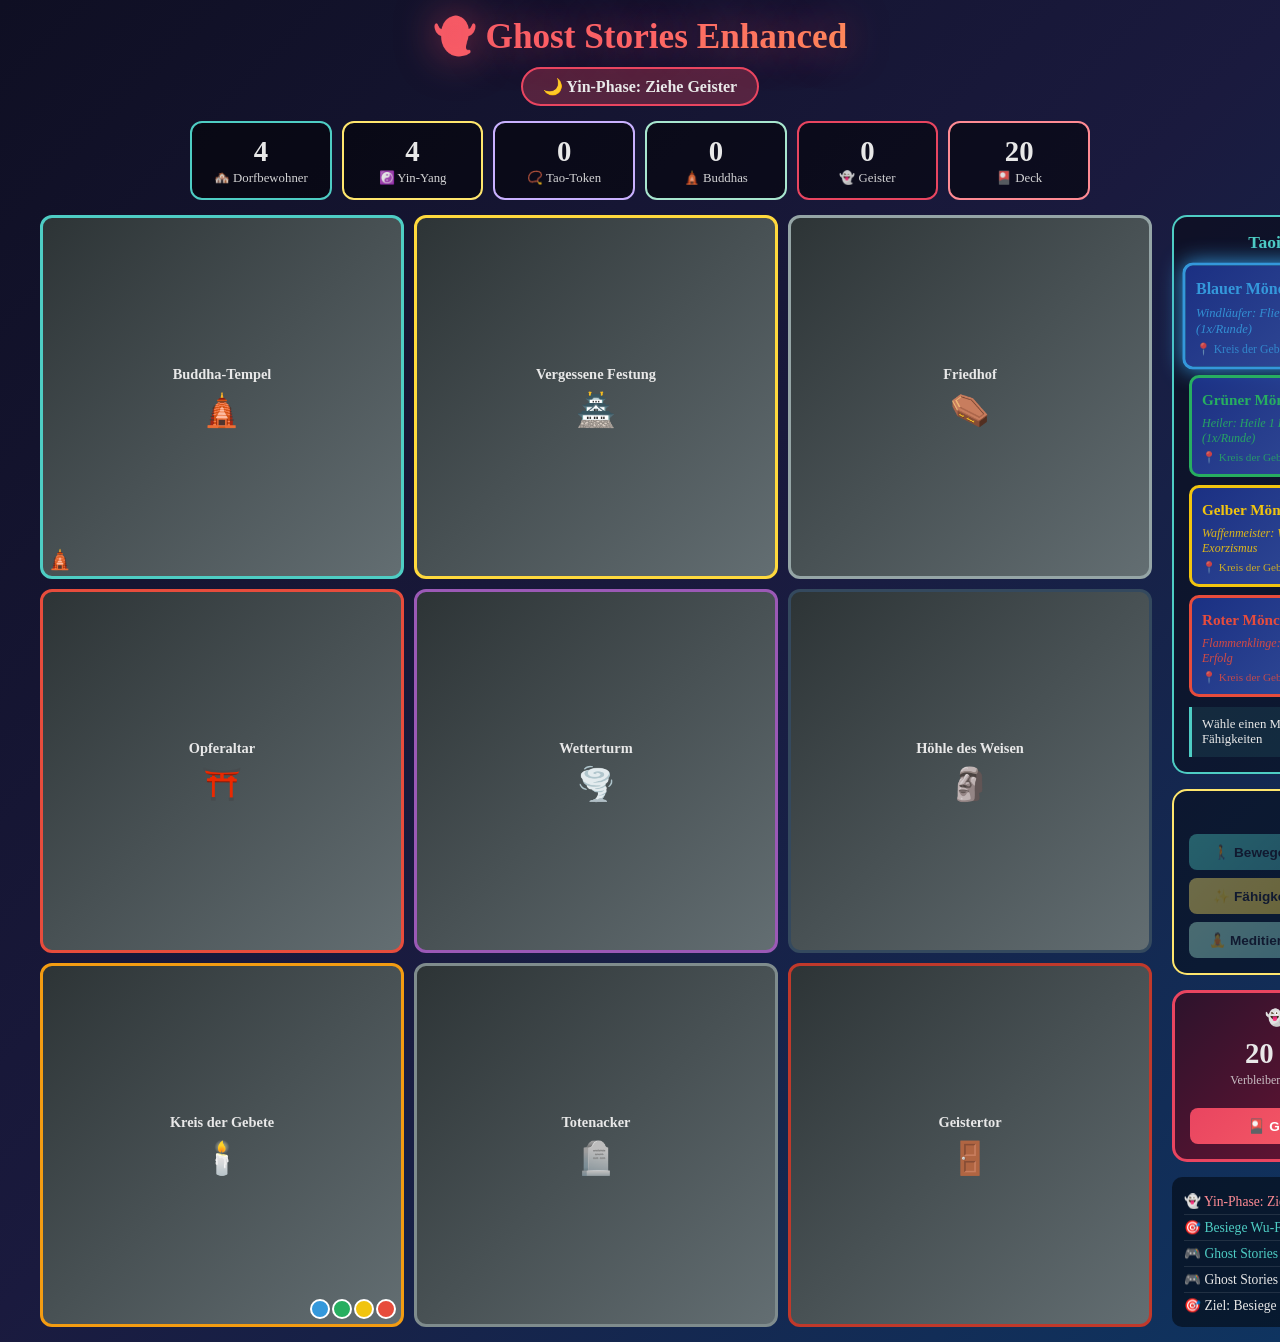
==== ghost-stories-enhanced.html @ 6b307381 "Initial Ghost Stories digital version" ====
<!DOCTYPE html>
<html lang="de">
<head>
    <meta charset="UTF-8">
    <meta name="viewport" content="width=device-width, initial-scale=1.0">
    <title>Ghost Stories - Digital (Enhanced)</title>
    <style>
        * {
            margin: 0;
            padding: 0;
            box-sizing: border-box;
        }

        body {
            font-family: 'Georgia', serif;
            background: linear-gradient(135deg, #0f0f23 0%, #1a1a3e 50%, #0f3460 100%);
            min-height: 100vh;
            color: #e8e8e8;
            padding: 15px;
        }

        .game-header {
            text-align: center;
            margin-bottom: 15px;
        }

        .game-header h1 {
            font-size: 2.2rem;
            background: linear-gradient(135deg, #e94560, #ff6b6b, #ffd93d);
            -webkit-background-clip: text;
            -webkit-text-fill-color: transparent;
            text-shadow: 0 0 40px rgba(233, 69, 96, 0.6);
        }

        .phase-indicator {
            background: rgba(233, 69, 96, 0.3);
            border: 2px solid #e94560;
            border-radius: 25px;
            padding: 8px 20px;
            display: inline-block;
            margin-top: 10px;
            font-weight: bold;
        }

        .game-stats {
            display: grid;
            grid-template-columns: repeat(auto-fit, minmax(120px, 1fr));
            gap: 10px;
            margin-bottom: 15px;
            max-width: 900px;
            margin-left: auto;
            margin-right: auto;
        }

        .stat-box {
            background: rgba(0, 0, 0, 0.5);
            padding: 12px;
            border-radius: 12px;
            border: 2px solid;
            text-align: center;
            transition: transform 0.2s;
        }

        .stat-box:hover { transform: scale(1.05); }
        .stat-box.village { border-color: #4ecdc4; }
        .stat-box.yin-yang { border-color: #ffe66d; }
        .stat-box.ghosts { border-color: #e94560; }
        .stat-box.buddha { border-color: #a8e6cf; }
        .stat-box.tao { border-color: #c9b1ff; }
        .stat-box.deck { border-color: #ff8b94; }

        .stat-value {
            font-size: 1.8rem;
            font-weight: bold;
            display: block;
        }

        .stat-label {
            font-size: 0.8rem;
            opacity: 0.9;
        }

        .main-container {
            display: grid;
            grid-template-columns: 1fr 300px;
            gap: 20px;
            max-width: 1200px;
            margin: 0 auto;
        }

        @media (max-width: 900px) {
            .main-container {
                grid-template-columns: 1fr;
            }
        }

        .game-board {
            display: grid;
            grid-template-columns: repeat(3, 1fr);
            gap: 10px;
        }

        .village-tile {
            aspect-ratio: 1;
            background: linear-gradient(135deg, #2d3436, #636e72);
            border: 3px solid;
            border-radius: 12px;
            display: flex;
            flex-direction: column;
            align-items: center;
            justify-content: center;
            position: relative;
            cursor: pointer;
            transition: all 0.3s;
            padding: 10px;
        }

        .village-tile:hover {
            transform: scale(1.03);
            box-shadow: 0 0 25px rgba(255,255,255,0.2);
        }

        .village-tile.haunted {
            animation: pulse-red 2s infinite;
        }

        @keyframes pulse-red {
            0%, 100% { box-shadow: 0 0 5px #e94560; }
            50% { box-shadow: 0 0 30px #e94560, 0 0 60px #e94560; }
        }

        .village-tile.selected {
            box-shadow: 0 0 0 4px #ffe66d, 0 0 30px #ffe66d;
        }

        .village-name {
            font-weight: bold;
            font-size: 0.9rem;
            text-align: center;
            margin-bottom: 8px;
        }

        .village-token {
            font-size: 2rem;
        }

        .ghost-track {
            position: absolute;
            top: -8px;
            right: -8px;
            background: linear-gradient(135deg, #e94560, #ff6b6b);
            color: white;
            width: 32px;
            height: 32px;
            border-radius: 50%;
            display: flex;
            align-items: center;
            justify-content: center;
            font-weight: bold;
            font-size: 1rem;
            box-shadow: 0 3px 10px rgba(233, 69, 96, 0.5);
        }

        .buddha-indicator {
            position: absolute;
            bottom: 5px;
            left: 5px;
            font-size: 1.2rem;
        }

        .monks-on-tile {
            position: absolute;
            bottom: 5px;
            right: 5px;
            display: flex;
            gap: 2px;
        }

        .monk-icon {
            width: 20px;
            height: 20px;
            border-radius: 50%;
            border: 2px solid white;
        }

        .sidebar {
            display: flex;
            flex-direction: column;
            gap: 15px;
        }

        .player-area {
            background: rgba(0, 0, 0, 0.4);
            border-radius: 15px;
            padding: 15px;
            border: 2px solid #4ecdc4;
        }

        .player-area h2 {
            color: #4ecdc4;
            margin-bottom: 12px;
            text-align: center;
            font-size: 1.1rem;
        }

        .monks-container {
            display: flex;
            flex-direction: column;
            gap: 8px;
        }

        .monk-card {
            background: linear-gradient(135deg, rgba(30, 55, 153, 0.8), rgba(74, 105, 189, 0.8));
            border: 3px solid;
            border-radius: 10px;
            padding: 10px;
            cursor: pointer;
            transition: all 0.3s;
            position: relative;
        }

        .monk-card:hover {
            transform: translateX(5px);
        }

        .monk-card.active {
            box-shadow: 0 0 20px currentColor;
            transform: scale(1.05);
        }

        .monk-card.dead {
            opacity: 0.4;
            filter: grayscale(100%);
        }

        .monk-header {
            display: flex;
            justify-content: space-between;
            align-items: center;
            margin-bottom: 5px;
        }

        .monk-name {
            font-weight: bold;
            font-size: 0.95rem;
        }

        .monk-health {
            font-size: 1.2rem;
        }

        .monk-ability {
            font-size: 0.75rem;
            opacity: 0.9;
            font-style: italic;
        }

        .monk-position {
            font-size: 0.7rem;
            margin-top: 5px;
            opacity: 0.8;
        }

        .action-panel {
            background: rgba(0, 0, 0, 0.4);
            border-radius: 15px;
            padding: 15px;
            border: 2px solid #ffe66d;
        }

        .action-panel h3 {
            color: #ffe66d;
            margin-bottom: 10px;
            text-align: center;
            font-size: 1rem;
        }

        .action-buttons {
            display: grid;
            grid-template-columns: 1fr 1fr;
            gap: 8px;
        }

        .btn {
            padding: 10px;
            border: none;
            border-radius: 8px;
            font-size: 0.85rem;
            cursor: pointer;
            transition: all 0.3s;
            font-weight: bold;
        }

        .btn:disabled {
            opacity: 0.4;
            cursor: not-allowed;
            transform: none;
        }

        .btn-move { 
            background: linear-gradient(135deg, #4ecdc4, #44a3aa); 
            color: #1a1a2e; 
        }
        .btn-exorcise { 
            background: linear-gradient(135deg, #e94560, #ff6b6b); 
            color: white; 
        }
        .btn-ability { 
            background: linear-gradient(135deg, #ffe66d, #f4d03f); 
            color: #1a1a2e; 
        }
        .btn-meditate { 
            background: linear-gradient(135deg, #a8e6cf, #7fcdcd); 
            color: #1a1a2e; 
        }
        .btn-buddha {
            background: linear-gradient(135deg, #c9b1ff, #a8e6cf);
            color: #1a1a2e;
        }

        .btn:hover:not(:disabled) {
            transform: translateY(-2px);
            box-shadow: 0 5px 15px rgba(255,255,255,0.3);
        }

        .ghost-deck-panel {
            background: linear-gradient(135deg, #2d132c, #801336);
            border: 3px solid #e94560;
            border-radius: 15px;
            padding: 15px;
            text-align: center;
        }

        .ghost-deck-panel h3 {
            color: #e94560;
            margin-bottom: 8px;
            font-size: 1rem;
        }

        .deck-info {
            display: flex;
            justify-content: space-around;
            margin: 10px 0;
        }

        .deck-stat {
            text-align: center;
        }

        .deck-stat-value {
            font-size: 1.8rem;
            font-weight: bold;
            display: block;
        }

        .deck-stat-label {
            font-size: 0.75rem;
            opacity: 0.8;
        }

        .log-area {
            background: rgba(0, 0, 0, 0.5);
            border-radius: 10px;
            padding: 12px;
            max-height: 150px;
            overflow-y: auto;
            font-size: 0.85rem;
        }

        .log-entry {
            padding: 4px 0;
            border-bottom: 1px solid rgba(255,255,255,0.1);
        }

        .log-entry:last-child {
            border-bottom: none;
        }

        .log-entry.ghost { color: #ff8b94; }
        .log-entry.player { color: #4ecdc4; }
        .log-entry.success { color: #a8e6cf; }
        .log-entry.warning { color: #ffe66d; }

        .modal {
            display: none;
            position: fixed;
            top: 0;
            left: 0;
            width: 100%;
            height: 100%;
            background: rgba(0, 0, 0, 0.9);
            z-index: 1000;
            justify-content: center;
            align-items: center;
        }

        .modal.active {
            display: flex;
        }

        .modal-content {
            background: linear-gradient(135deg, #1a1a3e, #16213e);
            border: 3px solid;
            border-radius: 20px;
            padding: 30px;
            max-width: 450px;
            text-align: center;
        }

        .modal-content.victory { border-color: #a8e6cf; }
        .modal-content.defeat { border-color: #e94560; }

        .modal-content h2 {
            font-size: 2rem;
            margin-bottom: 15px;
        }

        .modal-content.victory h2 { color: #a8e6cf; }
        .modal-content.defeat h2 { color: #e94560; }

        .modal-buttons {
            display: flex;
            gap: 15px;
            justify-content: center;
            margin-top: 20px;
        }

        .help-text {
            background: rgba(78, 205, 196, 0.1);
            border-left: 3px solid #4ecdc4;
            padding: 10px;
            margin-top: 10px;
            font-size: 0.8rem;
            border-radius: 0 8px 8px 0;
        }

        @media (max-width: 768px) {
            .game-board {
                grid-template-columns: repeat(2, 1fr);
            }
            .main-container {
                grid-template-columns: 1fr;
            }
        }
    </style>
</head>
<body>
    <div class="game-header">
        <h1>👻 Ghost Stories Enhanced</h1>
        <div class="phase-indicator" id="phase-indicator">🌙 Yin-Phase: Ziehe Geister</div>
    </div>

    <div class="game-stats">
        <div class="stat-box village">
            <span class="stat-value" id="village-health">4</span>
            <span class="stat-label">🏘️ Dorfbewohner</span>
        </div>
        <div class="stat-box yin-yang">
            <span class="stat-value" id="yin-yang">4</span>
            <span class="stat-label">☯️ Yin-Yang</span>
        </div>
        <div class="stat-box tao">
            <span class="stat-value" id="tao-tokens">0</span>
            <span class="stat-label">📿 Tao-Token</span>
        </div>
        <div class="stat-box buddha">
            <span class="stat-value" id="buddha-count">0</span>
            <span class="stat-label">🛕 Buddhas</span>
        </div>
        <div class="stat-box ghosts">
            <span class="stat-value" id="ghost-count">0</span>
            <span class="stat-label">👻 Geister</span>
        </div>
        <div class="stat-box deck">
            <span class="stat-value" id="deck-count">20</span>
            <span class="stat-label">🎴 Deck</span>
        </div>
    </div>

    <div class="main-container">
        <div class="game-board" id="game-board">
            <!-- Wird per JavaScript generiert -->
        </div>

        <div class="sidebar">
            <div class="player-area">
                <h2>Taoistische Mönche</h2>
                <div class="monks-container" id="monks-container">
                    <!-- Wird per JavaScript generiert -->
                </div>
                <div class="help-text" id="ability-hint">
                    Wähle einen Mönch für Details zu seinen Fähigkeiten
                </div>
            </div>

            <div class="action-panel">
                <h3>Aktionen</h3>
                <div class="action-buttons">
                    <button class="btn btn-move" onclick="game.moveMonk()" id="btn-move">
                        🚶 Bewegen
                    </button>
                    <button class="btn btn-exorcise" onclick="game.exorcise()" id="btn-exorcise">
                        ⚔️ Exorzieren
                    </button>
                    <button class="btn btn-ability" onclick="game.useAbility()" id="btn-ability">
                        ✨ Fähigkeit
                    </button>
                    <button class="btn btn-buddha" onclick="game.placeBuddha()" id="btn-buddha">
                        🛕 Buddha
                    </button>
                    <button class="btn btn-meditate" onclick="game.meditate()" id="btn-meditate">
                        🧘 Meditieren
                    </button>
                </div>
            </div>

            <div class="ghost-deck-panel">
                <h3>👻 Geister-Deck</h3>
                <div class="deck-info">
                    <div class="deck-stat">
                        <span class="deck-stat-value" id="deck-remaining">20</span>
                        <span class="deck-stat-label">Verbleibend</span>
                    </div>
                    <div class="deck-stat">
                        <span class="deck-stat-value" id="incarnation">0</span>
                        <span class="deck-stat-label">Wu-Feng</span>
                    </div>
                </div>
                <button class="btn btn-exorcise" onclick="game.drawGhostPhase()" id="btn-draw" style="width: 100%; margin-top: 10px;">
                    🎴 Geister ziehen (Yin)
                </button>
            </div>

            <div class="log-area" id="log-area">
                <div class="log-entry">🎮 Ghost Stories Enhanced gestartet!</div>
                <div class="log-entry">🎯 Ziel: Besiege alle Geister bevor das Dorf fällt!</div>
            </div>
        </div>
    </div>

    <!-- Modals -->
    <div class="modal" id="game-modal">
        <div class="modal-content" id="modal-content">
            <h2 id="modal-title">Spielende</h2>
            <p id="modal-message"></p>
            <div class="modal-buttons">
                <button class="btn btn-move" onclick="game.restart()">🔄 Neustart</button>
            </div>
        </div>
    </div>

    <script>
        // Spiel-Konfiguration
        const VILLAGE_TILES = [
            { name: "Buddha-Tempel", token: "🛕", color: "#4ecdc4", buddha: true },
            { name: "Vergessene Festung", token: "🏯", color: "#ffd93d" },
            { name: "Friedhof", token: "⚰️", color: "#95a5a6" },
            { name: "Opferaltar", token: "⛩️", color: "#e74c3c" },
            { name: "Wetterturm", token: "🌪️", color: "#9b59b6" },
            { name: "Höhle des Weisen", token: "🗿", color: "#34495e" },
            { name: "Kreis der Gebete", token: "🕯️", color: "#f39c12", start: true },
            { name: "Totenacker", token: "🪦", color: "#7f8c8d" },
            { name: "Geistertor", token: "🚪", color: "#c0392b", dangerous: true }
        ];

        const MONKS = [
            { 
                name: "Blauer Mönch (Xuán Wù)", 
                color: "#3498db", 
                ability: "Windläufer", 
                abilityDesc: "Fliege zu JEDEM beliebigen Feld (1x/Runde)",
                health: 4,
                canFly: true
            },
            { 
                name: "Grüner Mönch (Qīng Lóng)", 
                color: "#27ae60", 
                ability: "Heiler", 
                abilityDesc: "Heile 1 Dorfbewohner oder 1 eigenes Qi (1x/Runde)",
                health: 4,
                canHeal: true
            },
            { 
                name: "Gelber Mönch (Huáng Lóng)", 
                color: "#f1c40f", 
                ability: "Waffenmeister", 
                abilityDesc: "Wirf 4 Würfel statt 3 beim Exorzismus",
                health: 4,
                extraDie: true
            },
            { 
                name: "Roter Mönch (Zhū Què)", 
                color: "#e74c3c", 
                ability: "Flammenklinge", 
                abilityDesc: "Zerstöre 2 Geister mit einem Erfolg",
                health: 4,
                doubleDamage: true
            }
        ];

        class GhostStoriesGame {
            constructor() {
                this.villageHealth = 4;
                this.yinYang = 4;
                this.taoTokens = 0;
                this.buddhaCount = 0;
                this.ghostCount = 0;
                this.deckCount = 20;
                this.incarnationLevel = 0;
                this.currentMonk = 0;
                this.phase = 'yin'; // 'yin' oder 'yang'
                this.gameOver = false;
                this.selectedTile = null;
                this.abilityUsed = [false, false, false, false];
                
                this.villages = VILLAGE_TILES.map((tile, index) => ({
                    ...tile,
                    id: index,
                    haunted: false,
                    ghostLevel: 0,
                    monks: [],
                    buddha: tile.buddha || false
                }));
                
                this.monks = MONKS.map((monk, index) => ({
                    ...monk,
                    id: index,
                    position: 6, // Start: Kreis der Gebete
                    health: 4,
                    active: index === 0,
                    dead: false
                }));

                // Setze Startposition
                this.villages[6].monks = [0, 1, 2, 3];
                
                this.init();
            }

            init() {
                this.renderBoard();
                this.renderMonks();
                this.updateStats();
                this.log("🎮 Ghost Stories Enhanced gestartet!", "player");
                this.log("🎯 Besiege Wu-Feng und seine Geisterhorden!", "player");
                this.log("👻 Yin-Phase: Ziehe Geister vom Deck!", "ghost");
            }

            renderBoard() {
                const board = document.getElementById('game-board');
                board.innerHTML = this.villages.map((village, index) => `
                    <div class="village-tile ${village.haunted ? 'haunted' : ''} ${this.selectedTile === index ? 'selected' : ''}" 
                         onclick="game.selectTile(${index})"
                         style="border-color: ${village.color}">
                        <div class="village-name">${village.name}</div>
                        <div class="village-token">${village.token}</div>
                        ${village.ghostLevel > 0 ? `<div class="ghost-track">${village.ghostLevel}</div>` : ''}
                        ${village.buddha ? '<div class="buddha-indicator">🛕</div>' : ''}
                        <div class="monks-on-tile">
                            ${village.monks.map(m => {
                                const monk = this.monks[m];
                                return `<div class="monk-icon" style="background: ${monk.color}; ${monk.dead ? 'opacity:0.3' : ''}"></div>`;
                            }).join('')}
                        </div>
                    </div>
                `).join('');
            }

            renderMonks() {
                const container = document.getElementById('monks-container');
                container.innerHTML = this.monks.map((monk, index) => `
                    <div class="monk-card ${monk.active ? 'active' : ''} ${monk.dead ? 'dead' : ''}" 
                         style="border-color: ${monk.color}; color: ${monk.color}"
                         onclick="game.selectMonk(${index})">
                        <div class="monk-header">
                            <span class="monk-name">${monk.name.split(' ')[0] + ' ' + monk.name.split(' ')[1]}</span>
                            <span class="monk-health">${'❤️'.repeat(monk.health)}${'🖤'.repeat(4-monk.health)}</span>
                        </div>
                        <div class="monk-ability">${monk.ability}: ${monk.abilityDesc}</div>
                        <div class="monk-position">📍 ${this.villages[monk.position].name}</div>
                    </div>
                `).join('');
            }

            updateStats() {
                document.getElementById('village-health').textContent = this.villageHealth;
                document.getElementById('yin-yang').textContent = this.yinYang;
                document.getElementById('tao-tokens').textContent = this.taoTokens;
                document.getElementById('buddha-count').textContent = this.buddhaCount;
                document.getElementById('ghost-count').textContent = this.ghostCount;
                document.getElementById('deck-count').textContent = this.deckCount;
                document.getElementById('deck-remaining').textContent = this.deckCount;
                document.getElementById('incarnation').textContent = this.incarnationLevel;

                // Phase-Anzeige
                const phaseIndicator = document.getElementById('phase-indicator');
                if (this.phase === 'yin') {
                    phaseIndicator.textContent = '🌙 Yin-Phase: Ziehe Geister';
                    phaseIndicator.style.background = 'rgba(233, 69, 96, 0.3)';
                    phaseIndicator.style.borderColor = '#e94560';
                } else {
                    phaseIndicator.textContent = '☀️ Yang-Phase: Mönch agiert';
                    phaseIndicator.style.background = 'rgba(78, 205, 196, 0.3)';
                    phaseIndicator.style.borderColor = '#4ecdc4';
                }

                // Button-Status
                document.getElementById('btn-draw').disabled = this.phase !== 'yin' || this.gameOver;
                document.getElementById('btn-move').disabled = this.phase !== 'yang' || this.gameOver;
                document.getElementById('btn-exorcise').disabled = this.phase !== 'yang' || this.gameOver;
                document.getElementById('btn-ability').disabled = this.phase !== 'yang' || this.gameOver || this.abilityUsed[this.currentMonk];
                document.getElementById('btn-buddha').disabled = this.phase !== 'yang' || this.gameOver || this.buddhaCount < 1;
                document.getElementById('btn-meditate').disabled = this.phase !== 'yang' || this.gameOver;
            }

            log(message, type = 'default') {
                const logArea = document.getElementById('log-area');
                const entry = document.createElement('div');
                entry.className = `log-entry ${type}`;
                entry.textContent = message;
                logArea.insertBefore(entry, logArea.firstChild);
                if (logArea.children.length > 20) {
                    logArea.removeChild(logArea.lastChild);
                }
            }

            selectTile(index) {
                if (this.gameOver) return;
                this.selectedTile = index;
                this.renderBoard();
            }

            selectMonk(index) {
                if (this.gameOver || this.monks[index].dead) return;
                this.monks[this.currentMonk].active = false;
                this.currentMonk = index;
                this.monks[index].active = true;
                this.renderMonks();
                
                const monk = this.monks[index];
                document.getElementById('ability-hint').innerHTML = `
                    <strong>${monk.ability}:</strong> ${monk.abilityDesc}
                    ${this.abilityUsed[index] ? '<br><em>(Bereits eingesetzt)</em>' : ''}
                `;
            }

            // YIN-PHASE: Geister ziehen
            drawGhostPhase() {
                if (this.gameOver || this.phase !== 'yin') return;
                
                // Ziehe so viele Geister wie aktive Mönche
                const ghostCount = this.monks.filter(m => !m.dead).length;
                
                for (let i = 0; i < ghostCount; i++) {
                    if (this.deckCount <= 0) break;
                    
                    this.deckCount--;
                    
                    // Wu-Feng erscheint bei Deckende
                    if (this.deckCount === 0) {
                        this.incarnationLevel = 1;
                        this.log("🔥 WU-FENG ERSCHEINT! Die Inkarnation des Bösen!", "warning");
                        this.spawnGhost(true);
                    } else {
                        this.spawnGhost(false);
                    }
                }
                
                // Geister bewegen sich
                this.moveGhosts();
                
                // Wechsle zu Yang-Phase
                this.phase = 'yang';
                this.abilityUsed = [false, false, false, false];
                this.log("☀️ Yang-Phase beginnt! Mönche können handeln.", "player");
                this.updateStats();
            }

            spawnGhost(isWuFeng = false) {
                // Wähle zufälliges Feld (bevorzugt Geistertor und gefährliche Bereiche)
                let spawnTile;
                if (Math.random() < 0.3) {
                    // 30% Chance auf Geistertor
                    spawnTile = 8;
                } else {
                    spawnTile = Math.floor(Math.random() * 9);
                }
                
                this.villages[spawnTile].haunted = true;
                this.villages[spawnTile].ghostLevel++;
                this.ghostCount++;
                
                const tileName = this.villages[spawnTile].name;
                if (isWuFeng) {
                    this.log(`🔥 Wu-Feng erscheint in ${tileName}!`, "warning");
                } else {
                    this.log(`👻 Geister erscheinen in ${tileName}!`, "ghost");
                }
                
                // Prüfe Übernahme
                if (this.villages[spawnTile].ghostLevel >= 3) {
                    this.villageHealth--;
                    this.villages[spawnTile].ghostLevel = 3;
                    this.log(`💀 ${tileName} wurde überrannt! Dorf verliert 1 Gesundheit.`, "warning");
                    
                    if (this.villageHealth <= 0) {
                        this.endGame(false);
                    }
                }
            }

            moveGhosts() {
                // Geister bewegen sich zu angrenzenden Feldern
                for (let i = 0; i < this.villages.length; i++) {
                    if (this.villages[i].ghostLevel > 0 && Math.random() < 0.3) {
                        // Finde angrenzende Felder
                        const adjacent = this.getAdjacentTiles(i);
                        if (adjacent.length > 0) {
                            const target = adjacent[Math.floor(Math.random() * adjacent.length)];
                            // Bewege einen Geister
                            if (this.villages[i].ghostLevel > 1) {
                                this.villages[i].ghostLevel--;
                                this.villages[target].haunted = true;
                                this.villages[target].ghostLevel++;
                                this.log(`👻 Geister wandern von ${this.villages[i].name} nach ${this.villages[target].name}`, "ghost");
                            }
                        }
                    }
                }
                this.renderBoard();
            }

            getAdjacentTiles(index) {
                // 3x3 Grid: Finde Nachbarn
                const row = Math.floor(index / 3);
                const col = index % 3;
                const adjacent = [];
                
                const directions = [[-1,0], [1,0], [0,-1], [0,1]];
                for (let [dr, dc] of directions) {
                    const newRow = row + dr;
                    const newCol = col + dc;
                    if (newRow >= 0 && newRow < 3 && newCol >= 0 && newCol < 3) {
                        adjacent.push(newRow * 3 + newCol);
                    }
                }
                return adjacent;
            }

            // YANG-PHASE: Mönch-Aktionen
            moveMonk() {
                if (this.gameOver || this.phase !== 'yang') return;
                
                const monk = this.monks[this.currentMonk];
                
                if (monk.dead) {
                    this.log("💀 Dieser Mönch ist bereits tot!", "warning");
                    return;
                }
                
                // Blauer Mönch kann überall hinfliegen
                if (monk.canFly && !this.abilityUsed[this.currentMonk]) {
                    this.log(`✨ ${monk.name} nutzt Windläufer und fliegt zu einem beliebigen Feld!`, "success");
                    this.abilityUsed[this.currentMonk] = true;
                }
                
                if (this.selectedTile === null) {
                    this.log("🎯 Wähle erst ein Zielfeld (klicke auf ein Dorf)!", "warning");
                    return;
                }
                
                // Entferne vom alten Feld
                this.villages[monk.position].monks = this.villages[monk.position].monks.filter(m => m !== monk.id);
                
                // Bewege zum neuen Feld
                monk.position = this.selectedTile;
                this.villages[this.selectedTile].monks.push(monk.id);
                
                this.log(`${monk.name.split(' ')[0]} bewegt sich nach ${this.villages[this.selectedTile].name}`, "player");
                
                this.selectedTile = null;
                this.renderBoard();
                this.renderMonks();
                this.nextMonk();
            }

            exorcise() {
                if (this.gameOver || this.phase !== 'yang') return;
                
                const monk = this.monks[this.currentMonk];
                const village = this.villages[monk.position];
                
                if (monk.dead) {
                    this.log("💀 Tote Mönche können nicht exorzieren!", "warning");
                    return;
                }
                
                if (!village.haunted) {
                    this.log("✨ Hier gibt es keine Geister zu exorzieren!", "warning");
                    return;
                }
                
                // Würfel-Mechanismus
                const diceCount = monk.extraDie ? 4 : 3;
                let rolls = [];
                let successes = 0;
                
                for (let i = 0; i < diceCount; i++) {
                    const roll = Math.floor(Math.random() * 6) + 1;
                    rolls.push(roll);
                    if (roll >= 4) successes++;
                }
                
                this.log(`🎲 ${monk.name.split(' ')[0]} würfelt: [${rolls.join(', ')}] → ${successes} Erfolge`, "player");
                
                if (successes > 0) {
                    const damage = monk.doubleDamage ? Math.min(successes * 2, village.ghostLevel) : Math.min(successes, village.ghostLevel);
                    
                    for (let i = 0; i < damage; i++) {
                        if (village.ghostLevel > 0) {
                            village.ghostLevel--;
                            this.ghostCount--;
                            
                            // Tao-Token Chance
                            if (Math.random() < 0.3) {
                                this.taoTokens++;
                                this.log("📿 Tao-Token gefunden!", "success");
                            }
                        }
                    }
                    
                    if (village.ghostLevel <= 0) {
                        village.haunted = false;
                        village.ghostLevel = 0;
                        this.log(`✅ ${village.name} wurde gereinigt!`, "success");
                    } else {
                        this.log(`⚔️ ${damage} Geister besiegt! Noch ${village.ghostLevel} übrig.`, "success");
                    }
                    
                    this.updateStats();
                    this.renderBoard();
                } else {
                    this.log("❌ Exorzismus fehlgeschlagen!", "warning");
                }
                
                this.nextMonk();
            }

            useAbility() {
                if (this.gameOver || this.phase !== 'yang') return;
                
                const monk = this.monks[this.currentMonk];
                
                if (monk.dead) {
                    this.log("💀 Tote Mönche können keine Fähigkeiten nutzen!", "warning");
                    return;
                }
                
                if (this.abilityUsed[this.currentMonk]) {
                    this.log("⚠️ Fähigkeit wurde bereits diese Runde eingesetzt!", "warning");
                    return;
                }
                
                this.abilityUsed[this.currentMonk] = true;
                
                // Grüner Mönch: Heilen
                if (monk.canHeal) {
                    if (this.villageHealth < 4) {
                        this.villageHealth++;
                        this.log(`💚 ${monk.name.split(' ')[0]} heilt 1 Dorfbewohner!`, "success");
                    } else if (monk.health < 4) {
                        monk.health++;
                        this.log(`💚 ${monk.name.split(' ')[0]} heilt sich selbst (+1 Qi)!`, "success");
                    }
                }
                
                // Blauer Mönch: Flug wird in moveMonk() behandelt
                if (monk.canFly) {
                    this.log(`✨ ${monk.name.split(' ')[0]} aktiviert Windläufer! Kann jetzt zu einem beliebigen Feld fliegen.`, "success");
                }
                
                // Gelber und Roter Mönch: Passive Fähigkeiten
                if (monk.extraDie) {
                    this.log(`⚔️ ${monk.name.split(' ')[0]} aktiviert Waffenmeister! Wirft beim nächsten Exorzismus 4 Würfel.`, "success");
                }
                
                if (monk.doubleDamage) {
                    this.log(`🔥 ${monk.name.split(' ')[0]} aktiviert Flammenklinge! Zerstört 2 Geister pro Erfolg.`, "success");
                }
                
                this.updateStats();
                this.renderMonks();
            }

            placeBuddha() {
                if (this.gameOver || this.phase !== 'yang' || this.buddhaCount < 1) return;
                
                const monk = this.monks[this.currentMonk];
                
                if (this.selectedTile === null) {
                    this.log("🎯 Wähle ein Feld für den Buddha!", "warning");
                    return;
                }
                
                this.buddhaCount--;
                this.villages[this.selectedTile].buddha = true;
                
                // Buddha blockiert Geister
                if (this.villages[this.selectedTile].ghostLevel > 0) {
                    this.villages[this.selectedTile].ghostLevel = 0;
                    this.villages[this.selectedTile].haunted = false;
                    this.ghostCount--;
                    this.log(`🛕 Buddha in ${this.villages[this.selectedTile].name} platziert! Geister wurden gebannt.`, "success");
                } else {
                    this.log(`🛕 Buddha in ${this.villages[this.selectedTile].name} platziert! Schützt vor Geistern.`, "success");
                }
                
                this.selectedTile = null;
                this.updateStats();
                this.renderBoard();
                this.nextMonk();
            }

            meditate() {
                if (this.gameOver || this.phase !== 'yang') return;
                
                const monk = this.monks[this.currentMonk];
                
                if (monk.dead) {
                    this.log("🧘 Tote Mönche können nicht meditieren!", "warning");
                    return;
                }
                
                this.yinYang = Math.min(this.yinYang + 1, 8);
                this.log(`🧘 ${monk.name.split(' ')[0]} meditiert und sammelt Qi. Yin-Yang: ${this.yinYang}`, "success");
                
                this.updateStats();
                this.nextMonk();
            }

            nextMonk() {
                // Prüfe ob alle Mönche dran waren
                let allPlayed = true;
                let nextIndex = this.currentMonk;
                
                for (let i = 1; i <= 4; i++) {
                    const checkIndex = (this.currentMonk + i) % 4;
                    if (!this.monks[checkIndex].dead && !this.monks[checkIndex].hasPlayed) {
                        allPlayed = false;
                        nextIndex = checkIndex;
                        break;
                    }
                }
                
                if (allPlayed) {
                    // Runde vorbei, zurück zu Yin-Phase
                    this.phase = 'yin';
                    this.monks.forEach(m => m.hasPlayed = false);
                    this.log("🌙 Alle Mönche haben gespielt. Yin-Phase beginnt!", "ghost");
                } else {
                    this.monks[this.currentMonk].hasPlayed = true;
                    this.monks[this.currentMonk].active = false;
                    this.currentMonk = nextIndex;
                    this.monks[this.currentMonk].active = true;
                }
                
                this.updateStats();
                this.renderMonks();
            }

            endGame(victory) {
                this.gameOver = true;
                const modal = document.getElementById('game-modal');
                const content = document.getElementById('modal-content');
                const title = document.getElementById('modal-title');
                const message = document.getElementById('modal-message');
                
                if (victory) {
                    content.className = 'modal-content victory';
                    title.textContent = "🎉 Sieg!";
                    message.innerHTML = `Das Dorf wurde gerettet!<br><br>
                        Wu-Feng wurde besiegt!<br>
                        Verbleibende Dorfbewohner: ${this.villageHealth}<br>
                        Gesammelte Tao-Token: ${this.taoTokens}`;
                } else {
                    content.className = 'modal-content defeat';
                    title.textContent = "💀 Niederlage";
                    message.innerHTML = `Das Dorf wurde von den Geistern überrannt...<br><br>
                        Wu-Feng triumphiert!<br>
                        Geister im Dorf: ${this.ghostCount}`;
                }
                
                modal.classList.add('active');
            }

            restart() {
                location.reload();
            }
        }

        // Spiel starten
        const game = new GhostStoriesGame();
    </script>
</body>
</html>
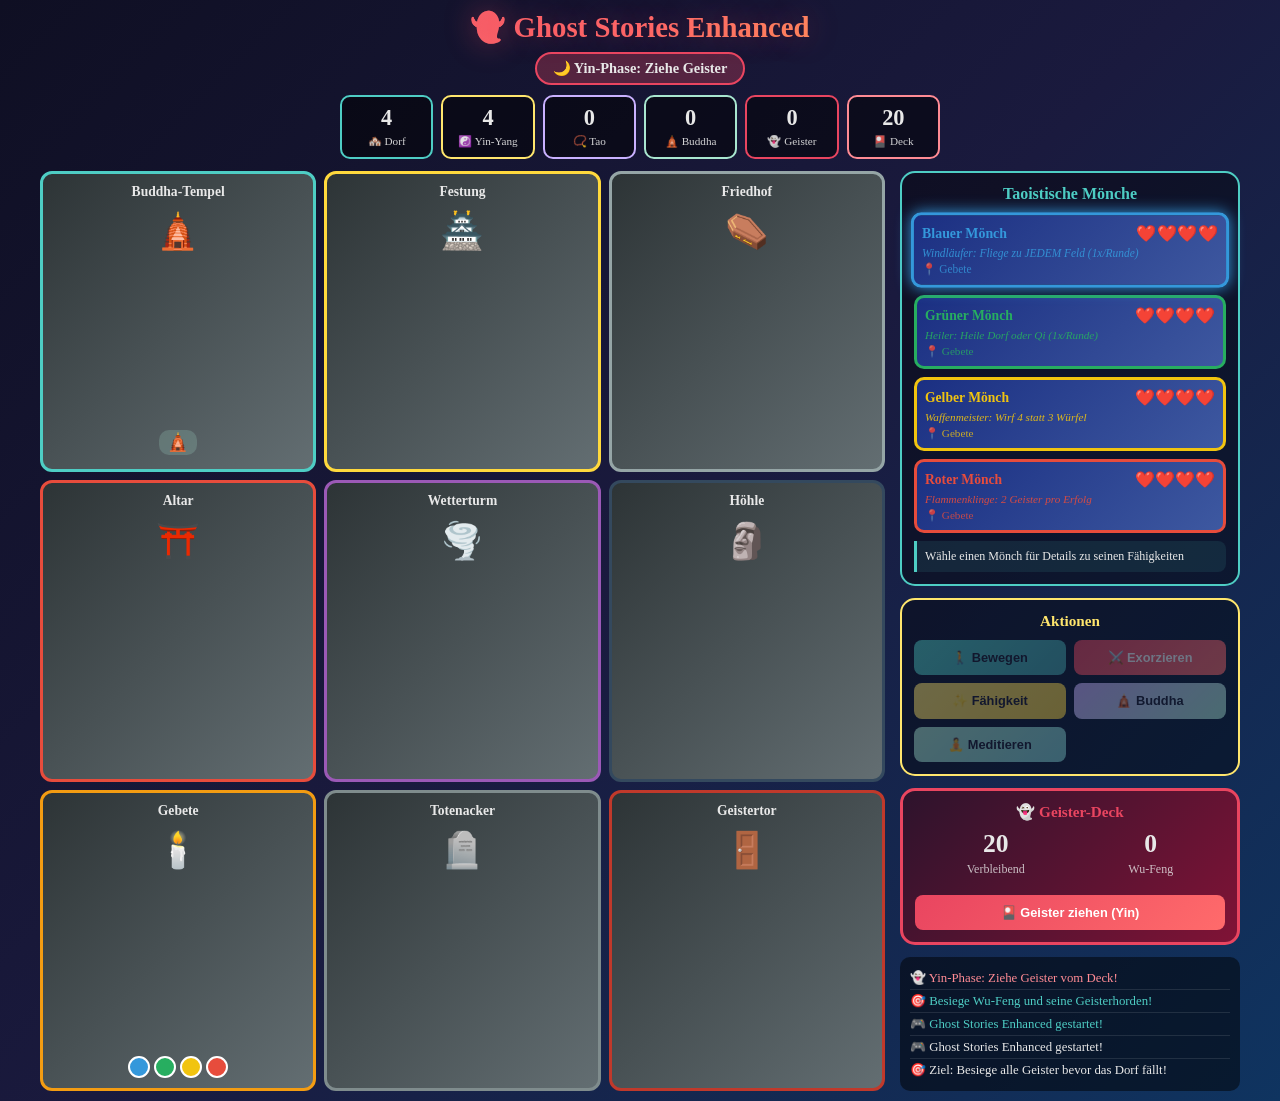
==== commit 5d5a1367: "Fix layout: remove overlaps, improve tile structure and responsiveness" ====
--- a/ghost-stories-enhanced.html
+++ b/ghost-stories-enhanced.html
@@ -16,52 +16,57 @@
             background: linear-gradient(135deg, #0f0f23 0%, #1a1a3e 50%, #0f3460 100%);
             min-height: 100vh;
             color: #e8e8e8;
-            padding: 15px;
+            padding: 10px;
         }
 
         .game-header {
             text-align: center;
-            margin-bottom: 15px;
+            margin-bottom: 10px;
         }
 
         .game-header h1 {
-            font-size: 2.2rem;
+            font-size: 1.8rem;
             background: linear-gradient(135deg, #e94560, #ff6b6b, #ffd93d);
             -webkit-background-clip: text;
             -webkit-text-fill-color: transparent;
-            text-shadow: 0 0 40px rgba(233, 69, 96, 0.6);
+            text-shadow: 0 0 30px rgba(233, 69, 96, 0.4);
         }
 
         .phase-indicator {
             background: rgba(233, 69, 96, 0.3);
             border: 2px solid #e94560;
-            border-radius: 25px;
-            padding: 8px 20px;
+            border-radius: 20px;
+            padding: 6px 16px;
             display: inline-block;
-            margin-top: 10px;
+            margin-top: 8px;
             font-weight: bold;
+            font-size: 0.9rem;
         }
 
         .game-stats {
             display: grid;
-            grid-template-columns: repeat(auto-fit, minmax(120px, 1fr));
-            gap: 10px;
-            margin-bottom: 15px;
-            max-width: 900px;
+            grid-template-columns: repeat(3, 1fr);
+            gap: 8px;
+            margin-bottom: 12px;
+            max-width: 600px;
             margin-left: auto;
             margin-right: auto;
         }
 
+        @media (min-width: 600px) {
+            .game-stats {
+                grid-template-columns: repeat(6, 1fr);
+            }
+        }
+
         .stat-box {
             background: rgba(0, 0, 0, 0.5);
-            padding: 12px;
-            border-radius: 12px;
+            padding: 8px 4px;
+            border-radius: 10px;
             border: 2px solid;
             text-align: center;
-            transition: transform 0.2s;
-        }
-
-        .stat-box:hover { transform: scale(1.05); }
+        }
+
         .stat-box.village { border-color: #4ecdc4; }
         .stat-box.yin-yang { border-color: #ffe66d; }
         .stat-box.ghosts { border-color: #e94560; }
@@ -70,54 +75,68 @@
         .stat-box.deck { border-color: #ff8b94; }
 
         .stat-value {
-            font-size: 1.8rem;
+            font-size: 1.4rem;
             font-weight: bold;
             display: block;
         }
 
         .stat-label {
-            font-size: 0.8rem;
+            font-size: 0.7rem;
             opacity: 0.9;
         }
 
         .main-container {
-            display: grid;
-            grid-template-columns: 1fr 300px;
-            gap: 20px;
+            display: flex;
+            flex-direction: column;
+            gap: 15px;
             max-width: 1200px;
             margin: 0 auto;
         }
 
-        @media (max-width: 900px) {
+        @media (min-width: 900px) {
             .main-container {
-                grid-template-columns: 1fr;
+                flex-direction: row;
+            }
+            .game-board {
+                flex: 1;
+            }
+            .sidebar {
+                width: 340px;
+                flex-shrink: 0;
             }
         }
 
         .game-board {
             display: grid;
             grid-template-columns: repeat(3, 1fr);
-            gap: 10px;
+            gap: 8px;
         }
 
         .village-tile {
-            aspect-ratio: 1;
+            min-height: 130px;
             background: linear-gradient(135deg, #2d3436, #636e72);
             border: 3px solid;
             border-radius: 12px;
             display: flex;
             flex-direction: column;
             align-items: center;
-            justify-content: center;
-            position: relative;
+            justify-content: flex-start;
             cursor: pointer;
             transition: all 0.3s;
-            padding: 10px;
+            padding: 8px 6px;
+            position: relative;
+        }
+
+        @media (min-width: 600px) {
+            .village-tile {
+                min-height: 160px;
+                padding: 10px;
+            }
         }
 
         .village-tile:hover {
-            transform: scale(1.03);
-            box-shadow: 0 0 25px rgba(255,255,255,0.2);
+            transform: scale(1.02);
+            box-shadow: 0 0 20px rgba(255,255,255,0.15);
         }
 
         .village-tile.haunted {
@@ -126,81 +145,118 @@
 
         @keyframes pulse-red {
             0%, 100% { box-shadow: 0 0 5px #e94560; }
-            50% { box-shadow: 0 0 30px #e94560, 0 0 60px #e94560; }
+            50% { box-shadow: 0 0 20px #e94560, 0 0 40px #e94560; }
         }
 
         .village-tile.selected {
-            box-shadow: 0 0 0 4px #ffe66d, 0 0 30px #ffe66d;
+            box-shadow: 0 0 0 3px #ffe66d, 0 0 20px #ffe66d;
+        }
+
+        .tile-header {
+            display: flex;
+            align-items: center;
+            justify-content: center;
+            gap: 6px;
+            width: 100%;
+            margin-bottom: 4px;
         }
 
         .village-name {
             font-weight: bold;
-            font-size: 0.9rem;
+            font-size: 0.75rem;
             text-align: center;
-            margin-bottom: 8px;
-        }
-
-        .village-token {
-            font-size: 2rem;
-        }
-
-        .ghost-track {
-            position: absolute;
-            top: -8px;
-            right: -8px;
+            line-height: 1.2;
+        }
+
+        @media (min-width: 600px) {
+            .village-name {
+                font-size: 0.85rem;
+            }
+        }
+
+        .ghost-badge {
             background: linear-gradient(135deg, #e94560, #ff6b6b);
             color: white;
-            width: 32px;
-            height: 32px;
+            min-width: 22px;
+            height: 22px;
             border-radius: 50%;
             display: flex;
             align-items: center;
             justify-content: center;
             font-weight: bold;
-            font-size: 1rem;
-            box-shadow: 0 3px 10px rgba(233, 69, 96, 0.5);
+            font-size: 0.8rem;
+            box-shadow: 0 2px 6px rgba(233, 69, 96, 0.5);
+            flex-shrink: 0;
+        }
+
+        .village-token {
+            font-size: 1.8rem;
+            margin: 4px 0;
+        }
+
+        @media (min-width: 600px) {
+            .village-token {
+                font-size: 2.2rem;
+                margin: 6px 0;
+            }
+        }
+
+        .tile-footer {
+            margin-top: auto;
+            display: flex;
+            flex-direction: column;
+            align-items: center;
+            gap: 4px;
+            width: 100%;
         }
 
         .buddha-indicator {
-            position: absolute;
-            bottom: 5px;
-            left: 5px;
-            font-size: 1.2rem;
+            font-size: 1.1rem;
+            background: rgba(168, 230, 207, 0.2);
+            padding: 2px 8px;
+            border-radius: 10px;
         }
 
         .monks-on-tile {
-            position: absolute;
-            bottom: 5px;
-            right: 5px;
             display: flex;
-            gap: 2px;
+            gap: 4px;
+            flex-wrap: wrap;
+            justify-content: center;
         }
 
         .monk-icon {
-            width: 20px;
-            height: 20px;
+            width: 18px;
+            height: 18px;
             border-radius: 50%;
             border: 2px solid white;
+            flex-shrink: 0;
+        }
+
+        @media (min-width: 600px) {
+            .monk-icon {
+                width: 22px;
+                height: 22px;
+            }
         }
 
         .sidebar {
             display: flex;
             flex-direction: column;
-            gap: 15px;
+            gap: 12px;
         }
 
         .player-area {
             background: rgba(0, 0, 0, 0.4);
             border-radius: 15px;
-            padding: 15px;
+            padding: 12px;
             border: 2px solid #4ecdc4;
         }
 
         .player-area h2 {
             color: #4ecdc4;
-            margin-bottom: 12px;
+            margin-bottom: 10px;
             text-align: center;
-            font-size: 1.1rem;
+            font-size: 1rem;
         }
 
         .monks-container {
@@ -213,19 +269,18 @@
             background: linear-gradient(135deg, rgba(30, 55, 153, 0.8), rgba(74, 105, 189, 0.8));
             border: 3px solid;
             border-radius: 10px;
-            padding: 10px;
+            padding: 8px;
             cursor: pointer;
             transition: all 0.3s;
-            position: relative;
         }
 
         .monk-card:hover {
-            transform: translateX(5px);
+            transform: translateX(3px);
         }
 
         .monk-card.active {
-            box-shadow: 0 0 20px currentColor;
-            transform: scale(1.05);
+            box-shadow: 0 0 15px currentColor;
+            transform: scale(1.02);
         }
 
         .monk-card.dead {
@@ -237,34 +292,34 @@
             display: flex;
             justify-content: space-between;
             align-items: center;
-            margin-bottom: 5px;
+            margin-bottom: 4px;
         }
 
         .monk-name {
             font-weight: bold;
-            font-size: 0.95rem;
+            font-size: 0.85rem;
         }
 
         .monk-health {
-            font-size: 1.2rem;
+            font-size: 1rem;
         }
 
         .monk-ability {
-            font-size: 0.75rem;
+            font-size: 0.7rem;
             opacity: 0.9;
             font-style: italic;
         }
 
         .monk-position {
             font-size: 0.7rem;
-            margin-top: 5px;
+            margin-top: 4px;
             opacity: 0.8;
         }
 
         .action-panel {
             background: rgba(0, 0, 0, 0.4);
             border-radius: 15px;
-            padding: 15px;
+            padding: 12px;
             border: 2px solid #ffe66d;
         }
 
@@ -272,7 +327,7 @@
             color: #ffe66d;
             margin-bottom: 10px;
             text-align: center;
-            font-size: 1rem;
+            font-size: 0.95rem;
         }
 
         .action-buttons {
@@ -282,13 +337,14 @@
         }
 
         .btn {
-            padding: 10px;
+            padding: 10px 6px;
             border: none;
             border-radius: 8px;
-            font-size: 0.85rem;
+            font-size: 0.8rem;
             cursor: pointer;
             transition: all 0.3s;
             font-weight: bold;
+            line-height: 1.2;
         }
 
         .btn:disabled {
@@ -320,27 +376,27 @@
 
         .btn:hover:not(:disabled) {
             transform: translateY(-2px);
-            box-shadow: 0 5px 15px rgba(255,255,255,0.3);
+            box-shadow: 0 4px 12px rgba(255,255,255,0.25);
         }
 
         .ghost-deck-panel {
             background: linear-gradient(135deg, #2d132c, #801336);
             border: 3px solid #e94560;
             border-radius: 15px;
-            padding: 15px;
+            padding: 12px;
             text-align: center;
         }
 
         .ghost-deck-panel h3 {
             color: #e94560;
             margin-bottom: 8px;
-            font-size: 1rem;
+            font-size: 0.95rem;
         }
 
         .deck-info {
             display: flex;
             justify-content: space-around;
-            margin: 10px 0;
+            margin: 8px 0;
         }
 
         .deck-stat {
@@ -348,7 +404,7 @@
         }
 
         .deck-stat-value {
-            font-size: 1.8rem;
+            font-size: 1.6rem;
             font-weight: bold;
             display: block;
         }
@@ -361,14 +417,14 @@
         .log-area {
             background: rgba(0, 0, 0, 0.5);
             border-radius: 10px;
-            padding: 12px;
-            max-height: 150px;
+            padding: 10px;
+            max-height: 140px;
             overflow-y: auto;
-            font-size: 0.85rem;
+            font-size: 0.8rem;
         }
 
         .log-entry {
-            padding: 4px 0;
+            padding: 3px 0;
             border-bottom: 1px solid rgba(255,255,255,0.1);
         }
 
@@ -392,6 +448,7 @@
             z-index: 1000;
             justify-content: center;
             align-items: center;
+            padding: 20px;
         }
 
         .modal.active {
@@ -402,17 +459,18 @@
             background: linear-gradient(135deg, #1a1a3e, #16213e);
             border: 3px solid;
             border-radius: 20px;
-            padding: 30px;
-            max-width: 450px;
+            padding: 25px;
+            max-width: 400px;
             text-align: center;
+            width: 100%;
         }
 
         .modal-content.victory { border-color: #a8e6cf; }
         .modal-content.defeat { border-color: #e94560; }
 
         .modal-content h2 {
-            font-size: 2rem;
-            margin-bottom: 15px;
+            font-size: 1.8rem;
+            margin-bottom: 12px;
         }
 
         .modal-content.victory h2 { color: #a8e6cf; }
@@ -420,27 +478,18 @@
 
         .modal-buttons {
             display: flex;
-            gap: 15px;
+            gap: 12px;
             justify-content: center;
-            margin-top: 20px;
+            margin-top: 18px;
         }
 
         .help-text {
             background: rgba(78, 205, 196, 0.1);
             border-left: 3px solid #4ecdc4;
-            padding: 10px;
-            margin-top: 10px;
-            font-size: 0.8rem;
+            padding: 8px;
+            margin-top: 8px;
+            font-size: 0.75rem;
             border-radius: 0 8px 8px 0;
-        }
-
-        @media (max-width: 768px) {
-            .game-board {
-                grid-template-columns: repeat(2, 1fr);
-            }
-            .main-container {
-                grid-template-columns: 1fr;
-            }
         }
     </style>
 </head>
@@ -453,7 +502,7 @@
     <div class="game-stats">
         <div class="stat-box village">
             <span class="stat-value" id="village-health">4</span>
-            <span class="stat-label">🏘️ Dorfbewohner</span>
+            <span class="stat-label">🏘️ Dorf</span>
         </div>
         <div class="stat-box yin-yang">
             <span class="stat-value" id="yin-yang">4</span>
@@ -461,11 +510,11 @@
         </div>
         <div class="stat-box tao">
             <span class="stat-value" id="tao-tokens">0</span>
-            <span class="stat-label">📿 Tao-Token</span>
+            <span class="stat-label">📿 Tao</span>
         </div>
         <div class="stat-box buddha">
             <span class="stat-value" id="buddha-count">0</span>
-            <span class="stat-label">🛕 Buddhas</span>
+            <span class="stat-label">🛕 Buddha</span>
         </div>
         <div class="stat-box ghosts">
             <span class="stat-value" id="ghost-count">0</span>
@@ -553,12 +602,12 @@
         // Spiel-Konfiguration
         const VILLAGE_TILES = [
             { name: "Buddha-Tempel", token: "🛕", color: "#4ecdc4", buddha: true },
-            { name: "Vergessene Festung", token: "🏯", color: "#ffd93d" },
+            { name: "Festung", token: "🏯", color: "#ffd93d" },
             { name: "Friedhof", token: "⚰️", color: "#95a5a6" },
-            { name: "Opferaltar", token: "⛩️", color: "#e74c3c" },
+            { name: "Altar", token: "⛩️", color: "#e74c3c" },
             { name: "Wetterturm", token: "🌪️", color: "#9b59b6" },
-            { name: "Höhle des Weisen", token: "🗿", color: "#34495e" },
-            { name: "Kreis der Gebete", token: "🕯️", color: "#f39c12", start: true },
+            { name: "Höhle", token: "🗿", color: "#34495e" },
+            { name: "Gebete", token: "🕯️", color: "#f39c12", start: true },
             { name: "Totenacker", token: "🪦", color: "#7f8c8d" },
             { name: "Geistertor", token: "🚪", color: "#c0392b", dangerous: true }
         ];
@@ -566,33 +615,37 @@
         const MONKS = [
             { 
                 name: "Blauer Mönch (Xuán Wù)", 
+                shortName: "Blauer Mönch",
                 color: "#3498db", 
                 ability: "Windläufer", 
-                abilityDesc: "Fliege zu JEDEM beliebigen Feld (1x/Runde)",
+                abilityDesc: "Fliege zu JEDEM Feld (1x/Runde)",
                 health: 4,
                 canFly: true
             },
             { 
                 name: "Grüner Mönch (Qīng Lóng)", 
+                shortName: "Grüner Mönch",
                 color: "#27ae60", 
                 ability: "Heiler", 
-                abilityDesc: "Heile 1 Dorfbewohner oder 1 eigenes Qi (1x/Runde)",
+                abilityDesc: "Heile Dorf oder Qi (1x/Runde)",
                 health: 4,
                 canHeal: true
             },
             { 
                 name: "Gelber Mönch (Huáng Lóng)", 
+                shortName: "Gelber Mönch",
                 color: "#f1c40f", 
                 ability: "Waffenmeister", 
-                abilityDesc: "Wirf 4 Würfel statt 3 beim Exorzismus",
+                abilityDesc: "Wirf 4 statt 3 Würfel",
                 health: 4,
                 extraDie: true
             },
             { 
                 name: "Roter Mönch (Zhū Què)", 
+                shortName: "Roter Mönch",
                 color: "#e74c3c", 
                 ability: "Flammenklinge", 
-                abilityDesc: "Zerstöre 2 Geister mit einem Erfolg",
+                abilityDesc: "2 Geister pro Erfolg",
                 health: 4,
                 doubleDamage: true
             }
@@ -608,7 +661,7 @@
                 this.deckCount = 20;
                 this.incarnationLevel = 0;
                 this.currentMonk = 0;
-                this.phase = 'yin'; // 'yin' oder 'yang'
+                this.phase = 'yin';
                 this.gameOver = false;
                 this.selectedTile = null;
                 this.abilityUsed = [false, false, false, false];
@@ -625,13 +678,12 @@
                 this.monks = MONKS.map((monk, index) => ({
                     ...monk,
                     id: index,
-                    position: 6, // Start: Kreis der Gebete
+                    position: 6,
                     health: 4,
                     active: index === 0,
                     dead: false
                 }));
 
-                // Setze Startposition
                 this.villages[6].monks = [0, 1, 2, 3];
                 
                 this.init();
@@ -652,15 +704,19 @@
                     <div class="village-tile ${village.haunted ? 'haunted' : ''} ${this.selectedTile === index ? 'selected' : ''}" 
                          onclick="game.selectTile(${index})"
                          style="border-color: ${village.color}">
-                        <div class="village-name">${village.name}</div>
+                        <div class="tile-header">
+                            <span class="village-name">${village.name}</span>
+                            ${village.ghostLevel > 0 ? `<span class="ghost-badge">${village.ghostLevel}</span>` : ''}
+                        </div>
                         <div class="village-token">${village.token}</div>
-                        ${village.ghostLevel > 0 ? `<div class="ghost-track">${village.ghostLevel}</div>` : ''}
-                        ${village.buddha ? '<div class="buddha-indicator">🛕</div>' : ''}
-                        <div class="monks-on-tile">
-                            ${village.monks.map(m => {
-                                const monk = this.monks[m];
-                                return `<div class="monk-icon" style="background: ${monk.color}; ${monk.dead ? 'opacity:0.3' : ''}"></div>`;
-                            }).join('')}
+                        <div class="tile-footer">
+                            ${village.buddha ? '<div class="buddha-indicator">🛕</div>' : ''}
+                            <div class="monks-on-tile">
+                                ${village.monks.map(m => {
+                                    const monk = this.monks[m];
+                                    return `<div class="monk-icon" style="background: ${monk.color}; ${monk.dead ? 'opacity:0.3' : ''}" title="${monk.shortName}"></div>`;
+                                }).join('')}
+                            </div>
                         </div>
                     </div>
                 `).join('');
@@ -673,7 +729,7 @@
                          style="border-color: ${monk.color}; color: ${monk.color}"
                          onclick="game.selectMonk(${index})">
                         <div class="monk-header">
-                            <span class="monk-name">${monk.name.split(' ')[0] + ' ' + monk.name.split(' ')[1]}</span>
+                            <span class="monk-name">${monk.shortName}</span>
                             <span class="monk-health">${'❤️'.repeat(monk.health)}${'🖤'.repeat(4-monk.health)}</span>
                         </div>
                         <div class="monk-ability">${monk.ability}: ${monk.abilityDesc}</div>
@@ -692,7 +748,6 @@
                 document.getElementById('deck-remaining').textContent = this.deckCount;
                 document.getElementById('incarnation').textContent = this.incarnationLevel;
 
-                // Phase-Anzeige
                 const phaseIndicator = document.getElementById('phase-indicator');
                 if (this.phase === 'yin') {
                     phaseIndicator.textContent = '🌙 Yin-Phase: Ziehe Geister';
@@ -704,7 +759,6 @@
                     phaseIndicator.style.borderColor = '#4ecdc4';
                 }
 
-                // Button-Status
                 document.getElementById('btn-draw').disabled = this.phase !== 'yin' || this.gameOver;
                 document.getElementById('btn-move').disabled = this.phase !== 'yang' || this.gameOver;
                 document.getElementById('btn-exorcise').disabled = this.phase !== 'yang' || this.gameOver;
@@ -744,11 +798,9 @@
                 `;
             }
 
-            // YIN-PHASE: Geister ziehen
             drawGhostPhase() {
                 if (this.gameOver || this.phase !== 'yin') return;
                 
-                // Ziehe so viele Geister wie aktive Mönche
                 const ghostCount = this.monks.filter(m => !m.dead).length;
                 
                 for (let i = 0; i < ghostCount; i++) {
@@ -756,7 +808,6 @@
                     
                     this.deckCount--;
                     
-                    // Wu-Feng erscheint bei Deckende
                     if (this.deckCount === 0) {
                         this.incarnationLevel = 1;
                         this.log("🔥 WU-FENG ERSCHEINT! Die Inkarnation des Bösen!", "warning");
@@ -766,10 +817,8 @@
                     }
                 }
                 
-                // Geister bewegen sich
                 this.moveGhosts();
                 
-                // Wechsle zu Yang-Phase
                 this.phase = 'yang';
                 this.abilityUsed = [false, false, false, false];
                 this.log("☀️ Yang-Phase beginnt! Mönche können handeln.", "player");
@@ -777,10 +826,8 @@
             }
 
             spawnGhost(isWuFeng = false) {
-                // Wähle zufälliges Feld (bevorzugt Geistertor und gefährliche Bereiche)
                 let spawnTile;
                 if (Math.random() < 0.3) {
-                    // 30% Chance auf Geistertor
                     spawnTile = 8;
                 } else {
                     spawnTile = Math.floor(Math.random() * 9);
@@ -797,7 +844,6 @@
                     this.log(`👻 Geister erscheinen in ${tileName}!`, "ghost");
                 }
                 
-                // Prüfe Übernahme
                 if (this.villages[spawnTile].ghostLevel >= 3) {
                     this.villageHealth--;
                     this.villages[spawnTile].ghostLevel = 3;
@@ -810,14 +856,11 @@
             }
 
             moveGhosts() {
-                // Geister bewegen sich zu angrenzenden Feldern
                 for (let i = 0; i < this.villages.length; i++) {
                     if (this.villages[i].ghostLevel > 0 && Math.random() < 0.3) {
-                        // Finde angrenzende Felder
                         const adjacent = this.getAdjacentTiles(i);
                         if (adjacent.length > 0) {
                             const target = adjacent[Math.floor(Math.random() * adjacent.length)];
-                            // Bewege einen Geister
                             if (this.villages[i].ghostLevel > 1) {
                                 this.villages[i].ghostLevel--;
                                 this.villages[target].haunted = true;
@@ -831,7 +874,6 @@
             }
 
             getAdjacentTiles(index) {
-                // 3x3 Grid: Finde Nachbarn
                 const row = Math.floor(index / 3);
                 const col = index % 3;
                 const adjacent = [];
@@ -847,7 +889,6 @@
                 return adjacent;
             }
 
-            // YANG-PHASE: Mönch-Aktionen
             moveMonk() {
                 if (this.gameOver || this.phase !== 'yang') return;
                 
@@ -858,9 +899,8 @@
                     return;
                 }
                 
-                // Blauer Mönch kann überall hinfliegen
                 if (monk.canFly && !this.abilityUsed[this.currentMonk]) {
-                    this.log(`✨ ${monk.name} nutzt Windläufer und fliegt zu einem beliebigen Feld!`, "success");
+                    this.log(`✨ ${monk.shortName} nutzt Windläufer und fliegt zu einem beliebigen Feld!`, "success");
                     this.abilityUsed[this.currentMonk] = true;
                 }
                 
@@ -869,14 +909,12 @@
                     return;
                 }
                 
-                // Entferne vom alten Feld
                 this.villages[monk.position].monks = this.villages[monk.position].monks.filter(m => m !== monk.id);
                 
-                // Bewege zum neuen Feld
                 monk.position = this.selectedTile;
                 this.villages[this.selectedTile].monks.push(monk.id);
                 
-                this.log(`${monk.name.split(' ')[0]} bewegt sich nach ${this.villages[this.selectedTile].name}`, "player");
+                this.log(`${monk.shortName} bewegt sich nach ${this.villages[this.selectedTile].name}`, "player");
                 
                 this.selectedTile = null;
                 this.renderBoard();
@@ -900,7 +938,6 @@
                     return;
                 }
                 
-                // Würfel-Mechanismus
                 const diceCount = monk.extraDie ? 4 : 3;
                 let rolls = [];
                 let successes = 0;
@@ -911,7 +948,7 @@
                     if (roll >= 4) successes++;
                 }
                 
-                this.log(`🎲 ${monk.name.split(' ')[0]} würfelt: [${rolls.join(', ')}] → ${successes} Erfolge`, "player");
+                this.log(`🎲 ${monk.shortName} würfelt: [${rolls.join(', ')}] → ${successes} Erfolge`, "player");
                 
                 if (successes > 0) {
                     const damage = monk.doubleDamage ? Math.min(successes * 2, village.ghostLevel) : Math.min(successes, village.ghostLevel);
@@ -921,7 +958,6 @@
                             village.ghostLevel--;
                             this.ghostCount--;
                             
-                            // Tao-Token Chance
                             if (Math.random() < 0.3) {
                                 this.taoTokens++;
                                 this.log("📿 Tao-Token gefunden!", "success");
@@ -963,29 +999,26 @@
                 
                 this.abilityUsed[this.currentMonk] = true;
                 
-                // Grüner Mönch: Heilen
                 if (monk.canHeal) {
                     if (this.villageHealth < 4) {
                         this.villageHealth++;
-                        this.log(`💚 ${monk.name.split(' ')[0]} heilt 1 Dorfbewohner!`, "success");
+                        this.log(`💚 ${monk.shortName} heilt 1 Dorfbewohner!`, "success");
                     } else if (monk.health < 4) {
                         monk.health++;
-                        this.log(`💚 ${monk.name.split(' ')[0]} heilt sich selbst (+1 Qi)!`, "success");
+                        this.log(`💚 ${monk.shortName} heilt sich selbst (+1 Qi)!`, "success");
                     }
                 }
                 
-                // Blauer Mönch: Flug wird in moveMonk() behandelt
                 if (monk.canFly) {
-                    this.log(`✨ ${monk.name.split(' ')[0]} aktiviert Windläufer! Kann jetzt zu einem beliebigen Feld fliegen.`, "success");
-                }
-                
-                // Gelber und Roter Mönch: Passive Fähigkeiten
+                    this.log(`✨ ${monk.shortName} aktiviert Windläufer! Kann jetzt zu einem beliebigen Feld fliegen.`, "success");
+                }
+                
                 if (monk.extraDie) {
-                    this.log(`⚔️ ${monk.name.split(' ')[0]} aktiviert Waffenmeister! Wirft beim nächsten Exorzismus 4 Würfel.`, "success");
+                    this.log(`⚔️ ${monk.shortName} aktiviert Waffenmeister! Wirft beim nächsten Exorzismus 4 Würfel.`, "success");
                 }
                 
                 if (monk.doubleDamage) {
-                    this.log(`🔥 ${monk.name.split(' ')[0]} aktiviert Flammenklinge! Zerstört 2 Geister pro Erfolg.`, "success");
+                    this.log(`🔥 ${monk.shortName} aktiviert Flammenklinge! Zerstört 2 Geister pro Erfolg.`, "success");
                 }
                 
                 this.updateStats();
@@ -1005,7 +1038,6 @@
                 this.buddhaCount--;
                 this.villages[this.selectedTile].buddha = true;
                 
-                // Buddha blockiert Geister
                 if (this.villages[this.selectedTile].ghostLevel > 0) {
                     this.villages[this.selectedTile].ghostLevel = 0;
                     this.villages[this.selectedTile].haunted = false;
@@ -1032,14 +1064,13 @@
                 }
                 
                 this.yinYang = Math.min(this.yinYang + 1, 8);
-                this.log(`🧘 ${monk.name.split(' ')[0]} meditiert und sammelt Qi. Yin-Yang: ${this.yinYang}`, "success");
+                this.log(`🧘 ${monk.shortName} meditiert und sammelt Qi. Yin-Yang: ${this.yinYang}`, "success");
                 
                 this.updateStats();
                 this.nextMonk();
             }
 
             nextMonk() {
-                // Prüfe ob alle Mönche dran waren
                 let allPlayed = true;
                 let nextIndex = this.currentMonk;
                 
@@ -1053,7 +1084,6 @@
                 }
                 
                 if (allPlayed) {
-                    // Runde vorbei, zurück zu Yin-Phase
                     this.phase = 'yin';
                     this.monks.forEach(m => m.hasPlayed = false);
                     this.log("🌙 Alle Mönche haben gespielt. Yin-Phase beginnt!", "ghost");
@@ -1098,8 +1128,7 @@
             }
         }
 
-        // Spiel starten
         const game = new GhostStoriesGame();
     </script>
 </body>
-</html>+</html>
